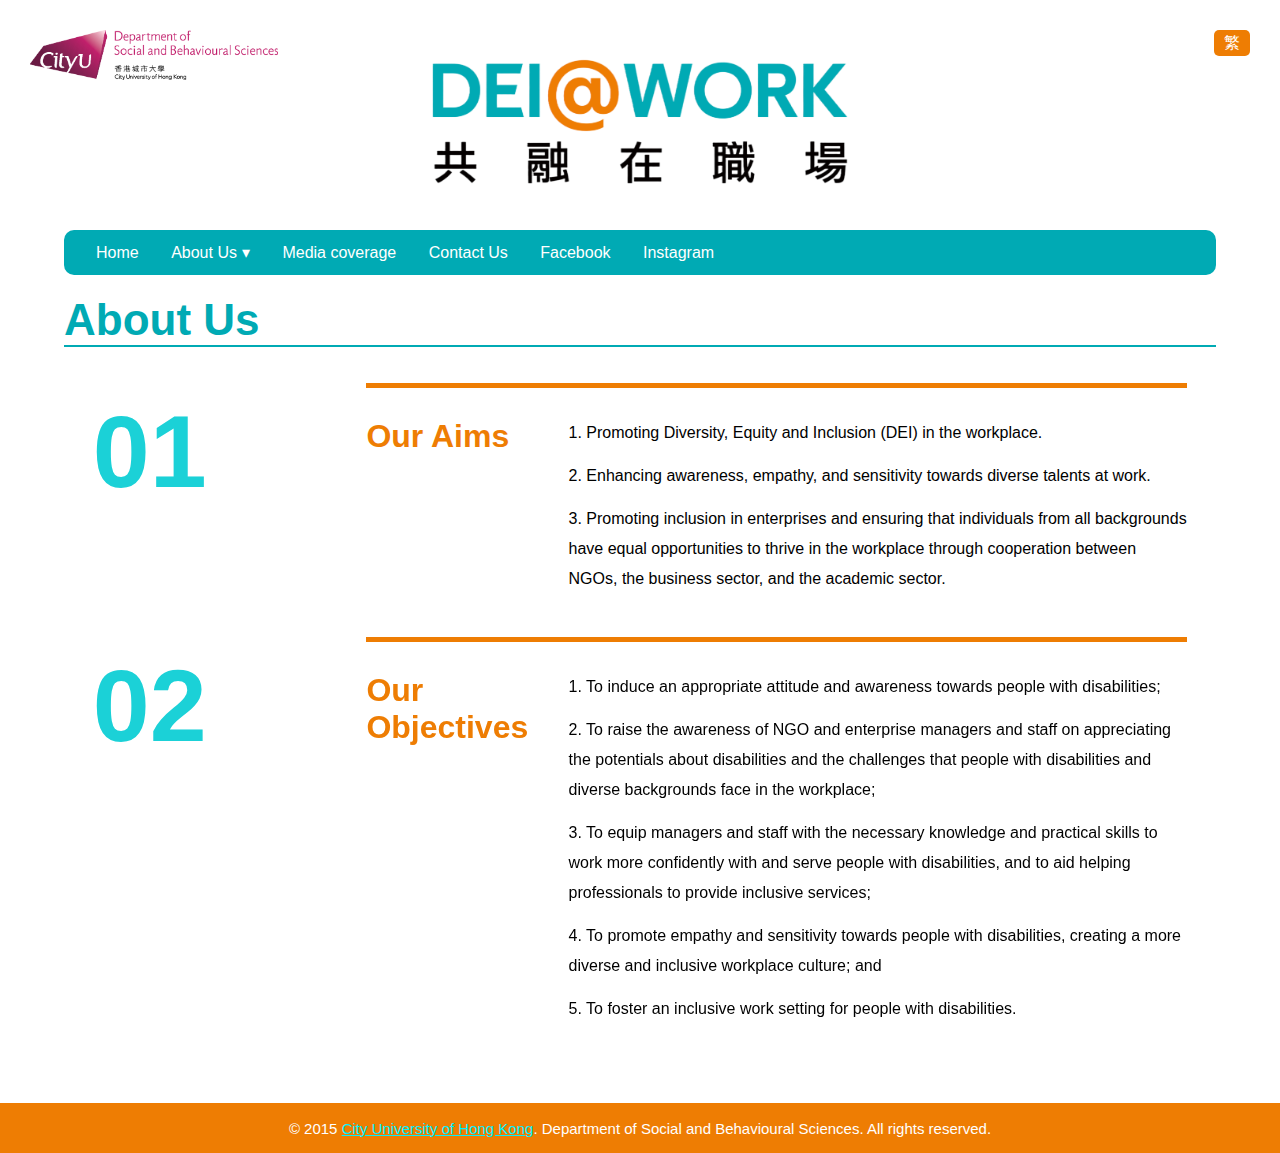
==== html/about.html @ 5e375e42 "fix lang button + make headers bigger" ====
<!DOCTYPE html>
<html lang="en">

<head>
    <meta charset="utf-8">
    <meta name="viewport" content="width=device-width, initial-scale=1">
    <meta name="description" content="About DEI">
    <meta name="keywords" content="diversity, equity, inclusion, dei, work">

    <title>About Us</title>
    <link rel="icon" type="image/x-icon" href="../images/favicon.png">

    <link rel="stylesheet" type="text/css" href="../css/theme.css">
    <link rel="stylesheet" type="text/css" href="../css/about.css">

    <script src="../script/nav.js"></script>

</head>

<body>
    <header>

        <img id="banner" src="../images/DEI_WORK_logo-removebg.png">

        <a href="https://ssweb.cityu.edu.hk/"><img id="cityu_banner" src="../images/SS_Logo_Eng_CMYK.png"></a>

        <div id="lang_button">
            <p id="lang_button_p">
                <a id="lang_link" href="#">繁</a>
            </p>
        </div>


    </header>

    <nav id='menu'>
        <input type='checkbox' id='responsive-menu' onclick='updatemenu()'><label></label>
        <ul>
            <li><a href="../index.html">Home</a></li>
            <li><a class='dropdown-arrow' href="./about.html">About Us</a>
                <ul class='sub-menus'>
                    <li><a href="./services.html">Our Services</a></li>
                    <li><a href="#">Co-operating partners</a></li>
                </ul>
            </li>
            <li><a href="#">Media coverage</a></li>
            <li><a href="#">Contact Us</a></li>
            <li><a href="https://www.facebook.com/profile.php?id=61557433298431&mibextid=ZbWKwL">Facebook</a></li>
            <li><a href="https://www.instagram.com/dei_at_work?igsh=MTMydGIxdGkzbXpz">Instagram</a></li>
        </ul>
    </nav>

    <div id="content">

        <h1>About Us</h1>
        <hr>

        <br><br>

        <div id="list">

            <!-- <ol><h2>Aims</h2>
                    <br>
                    <li><p>1. To promote...</p></li>
                    <li><p>2. To enhance...</p></li>
    
                </ol>
    
                <br>
    
                <ol><h2>Tasks</h2>
                    <br>
                    <li><p>1. To conduct training...</p></li>
                    <li><p>2. To conduct research...</p></li>
    
                </ol> -->

            <body>
                <div class="container">


                    <article class="episode">
                        <div class="episode__number">01</div>
                        <div class="episode__content">
                            <div class="title">Our Aims</div>
                            <div class="story">

                                <p>1. Promoting Diversity, Equity and Inclusion (DEI) in the workplace.</p>
                                <p>2. Enhancing awareness, empathy, and sensitivity towards diverse talents at work.</p>
                                <p>3. Promoting inclusion in enterprises and ensuring that individuals from all
                                    backgrounds have equal opportunities to thrive in the workplace through cooperation
                                    between NGOs, the business sector, and the academic sector.</p>

                            </div>
                        </div>
                    </article>

                    <article class="episode">
                        <div class="episode__number">02</div>
                        <div class="episode__content">
                            <div class="title">Our Objectives</div>
                            <div class="story">

                                <p>1. To induce an appropriate attitude and awareness towards people with disabilities;
                                </p>
                                <p>2. To raise the awareness of NGO and enterprise managers and staff on appreciating
                                    the potentials about disabilities and the challenges that people with disabilities
                                    and diverse backgrounds face in the workplace;</p>
                                <p>3. To equip managers and staff with the necessary knowledge and practical skills to
                                    work more confidently with and serve people with disabilities, and to aid helping
                                    professionals to provide inclusive services;</p>
                                <p>4. To promote empathy and sensitivity towards people with disabilities, creating a
                                    more diverse and inclusive workplace culture; and</p>
                                <p>5. To foster an inclusive work setting for people with disabilities.</p>


                            </div>
                        </div>
                    </article>
                </div>



            </body>

        </div>


        <br><br>


    </div>


    <footer>
        <p>© 2015 <a id="foot_link" href="https://www.cityu.edu.hk/">City University of Hong Kong</a>. Department of
            Social and Behavioural Sciences. All rights reserved.</p>
    </footer>

</body>

</html>
---- css/theme.css ----
*{
    margin: 0px;
    padding: 0px;
    font-family: Arial, Helvetica, sans-serif;
}

body, html {
    height: 100%;
    margin: 0;


}

body{
    background-color:#ffffff ;
}

h1{
    color:#00aab4;
	font-size: 275%;
}

h2{
	color:#ee7d03;
	font-size: 200%;
}

header{
	width: 100%;
    background-color: #ffffff;
    display: flex;
    flex-direction: column;
    align-items: center;
    position: relative;
	padding: 20px 0;
}

#banner{
	max-height: 175px;
    width: auto;
}

#cityu_banner{
	max-height: 50px;
    width: auto;
    position: absolute;
    left: 30px;
    top: 30px;
}

#lang_button{
    height: auto;
    width: auto; 

    padding: 5px 10px;
    background-color: #ee7d03;
    border-radius: 5px;
    position: absolute;
    right: 30px;
    top: 30px;
    display: flex;
    align-items: center;
    justify-content: center;

	
}

#lang_button_p{
    line-height: 100%;
    font-size: 100%;
   
    margin: auto;

    display: flex;
    align-items: center;
    justify-content: center;
}

#lang_link{
    text-decoration: none;
	color: #FFFFFF;
	
}

#menu {
	background: #00aab4;
	height: 45px;
	padding-left: 18px;
	border-radius: 10px;
    width:90%;
    margin-left:auto;
    margin-right:auto;
    margin-top: 15px;
}
#menu ul, #menu li {
	margin: 0 auto;
	padding: 0;
	list-style: none
}
#menu ul {
	width: 100%;
	text-align: left;
}
#menu li {
	display: inline-block;
	position: relative;
}
#menu a {
	display: block;
	line-height: 45px;
	padding: 0 14px;
	text-decoration: none;
	color: #FFFFFF;
	font-size: 16px;
}
#menu a.dropdown-arrow:after {
	content: "\25BE";
	margin-left: 5px;
}
#menu li a:hover {
	color: #1BD1D7;
	background: #F2F2F2;
}
#menu input {
	display: none;
	margin: 0;
	padding: 0;
	height: 45px;
	width: 100%;
	opacity: 0;
	cursor: pointer
}
#menu label {
	display: none;
	line-height: 45px;
	text-align: center;
	position: absolute;
	left: 35px
}
#menu label:before {
	font-size: 1.6em;
	color: #FFFFFF;
	content: "\2261"; 
	margin-left: 20px;
}
#menu ul.sub-menus{
	height: auto;
	overflow: hidden;
	width: 170px;
	background: #3E3E3C;
	position: absolute;
	z-index: 99;
	display: none;
}
#menu ul.sub-menus li {
	display: block;
	text-align: left;
	width: 100%;
}
#menu ul.sub-menus a {
	color: #FFFFFF;
	font-size: 16px;
}
#menu li:hover ul.sub-menus {
	display: block
}
#menu ul.sub-menus a:hover{
	background: #F2F2F2;
	color: #1BD1D7;
}


#content{
    width:90%;
    margin-left:auto;
    margin-right:auto;
    margin-top: 20px;

}

hr{
    height:2px;
    background-color: #00aab4;
    border: none;
}

footer {
    width: 100%;
    background-color: #ee7d03;
    display: flex;
    align-items: center;
    justify-content: center;
    height: 50px;
}



footer p {
    margin-bottom: 0;
    color: #FFFFFF;
    font-size: 15px;
}

#foot_link{
    color:#00f2ff;
}

@media screen and (max-width: 800px){
	#menu {position:relative}
	#menu ul {background:#3E3E3C;position:absolute;top:100%;right:0;left:0;z-index:3;height:auto;display:none;text-align:left;}
	#menu ul.sub-menus {width:100%;position:static;}
	#menu ul.sub-menus a {padding-left:30px;}
	#menu li {display:block;float:none;width:auto;}
	#menu input, #menu label {position:absolute;top:0;left:0;display:block}
	#menu input {z-index:4}
	#menu input:checked + label {color:#FFFFFF}
	#menu input:checked + label:before {content:"\00d7"}
	#menu input:checked ~ ul {display:block}
	footer p {text-align: center;}

	#cityu_banner{
		max-height: 30px;
		left: 15px;
		top: 8px;
	}

	#banner{
		max-height: 120px;
	}

	#lang_button{
		right: 15px;
		top: 8px;
		max-height: 25px;
		font-size: 80%;
		
	}

	h1{
		font-size: 150%;
	}

}
---- css/about.css ----
ol {
    list-style-type: none;
    padding: 0;
    margin: 0;
}

li{
    padding-left: 20px;
}

*,
*::before,
*::after {
  box-sizing: border-box;
}

body {
  background: #FFFF;
  color: black;
  font-family: 'Poppins', sans-serif;
  margin: 0;
}

p {
  margin: 0 0 13px 0;
}

a {
  color: #fff;
}



.container {
  width: 95%;
  max-width: 1220px;
  margin: 0 auto;
}

.episode {
  display: grid;
  grid-template-columns: 1fr 3fr;
  position: relative;
}

.episode__number {
  font-size: 8vw;
  font-weight: 600;
  padding: 10px 0;
  position: sticky;
  top: 0;
  text-align: left;
  height: calc(10vw + 20px);
  transition: all 0.2s ease-in;
  color:#1bd1d7
}

.story{
    margin-left: 30px;
    /* background-color: #95e9ec;
    padding: 4%; */
    border-radius: 10px;
    
    
}

.episode__content {
  border-top: 2px solid #ee7d03;
  border-top-width: 5px;
  display: grid;
  grid-template-columns: 1fr 4fr;
  grid-gap: 10px;
  padding: 30px 0;
  }

.episode__content .title {
  font-weight: 600;
  font-size: 200%;
  color: #ee7d03;
  
}

.episode__content .story {
  line-height: 30px;
}

@media (max-width: 600px) {
  .episode__content {
    grid-template-columns: 1fr;
  }
}

@media (max-width: 576px) {
  .episode__content .story {
    font-size: 15px;
  }
}
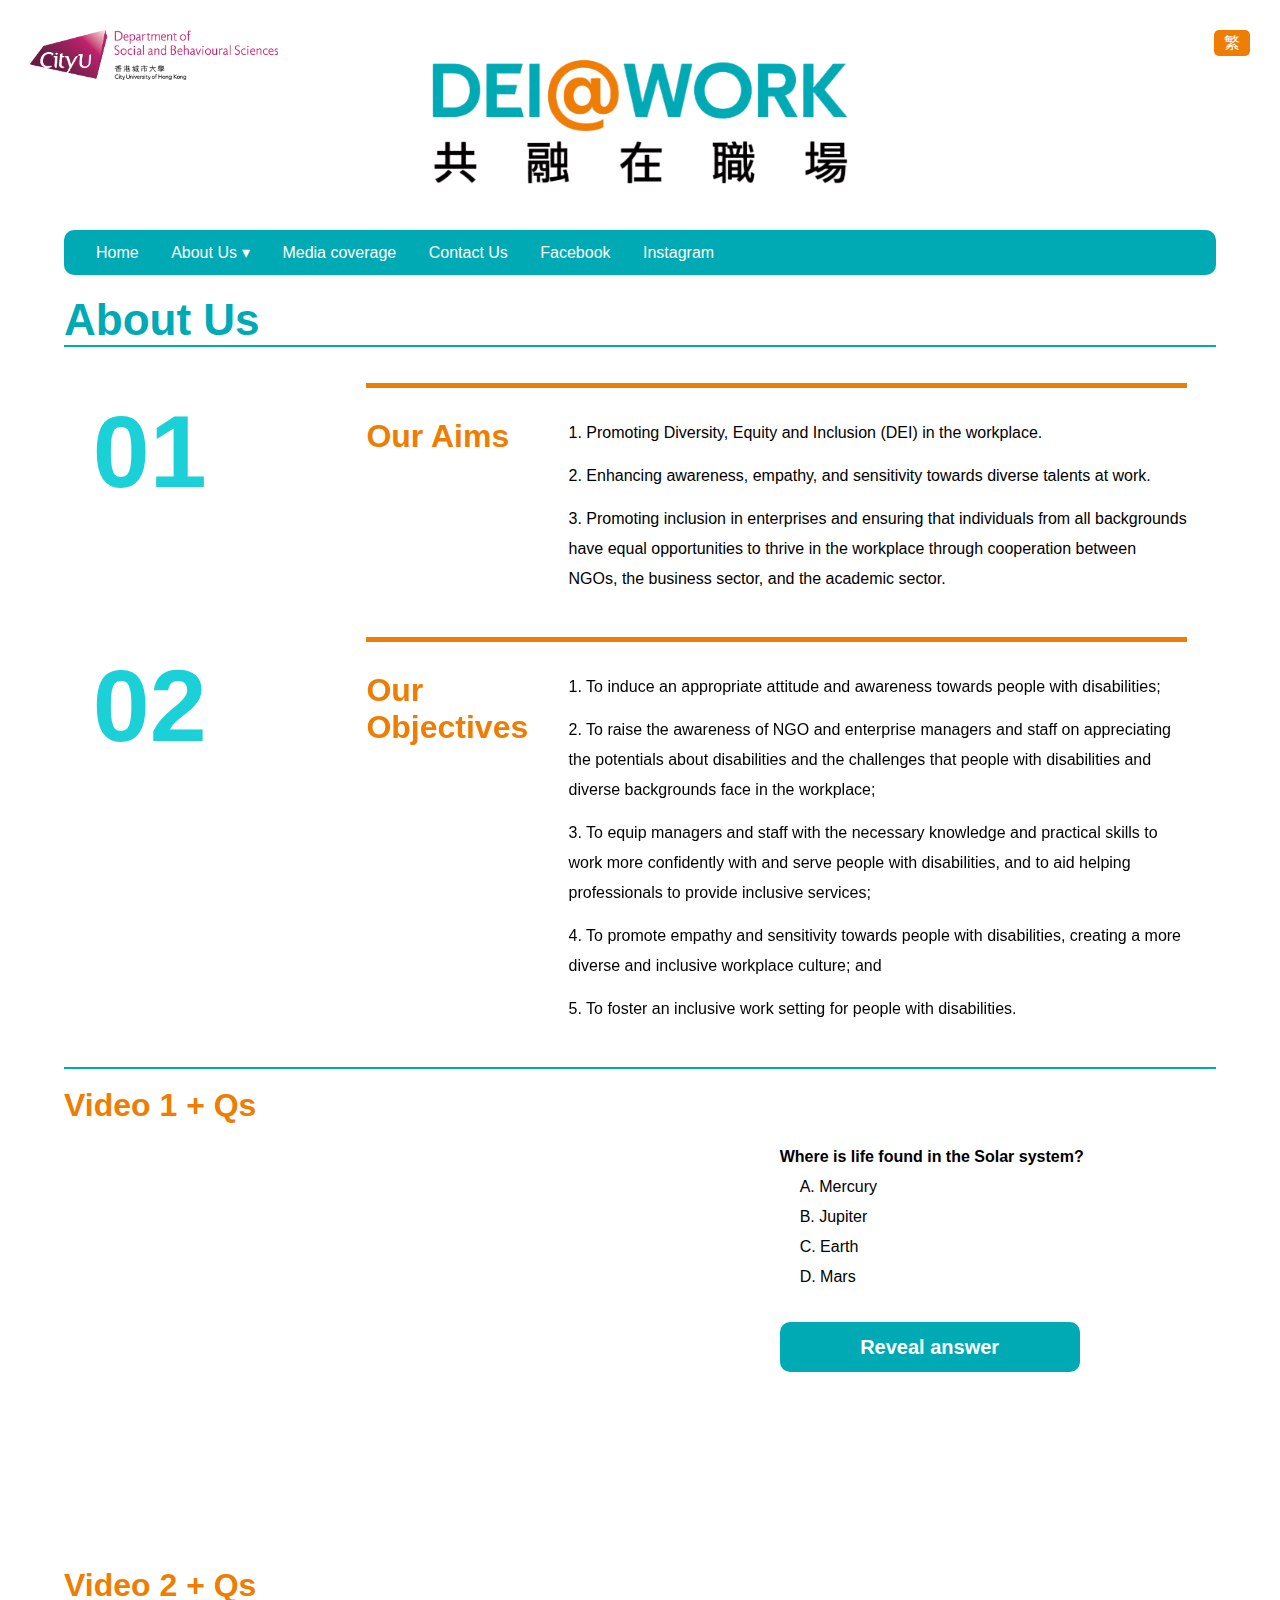
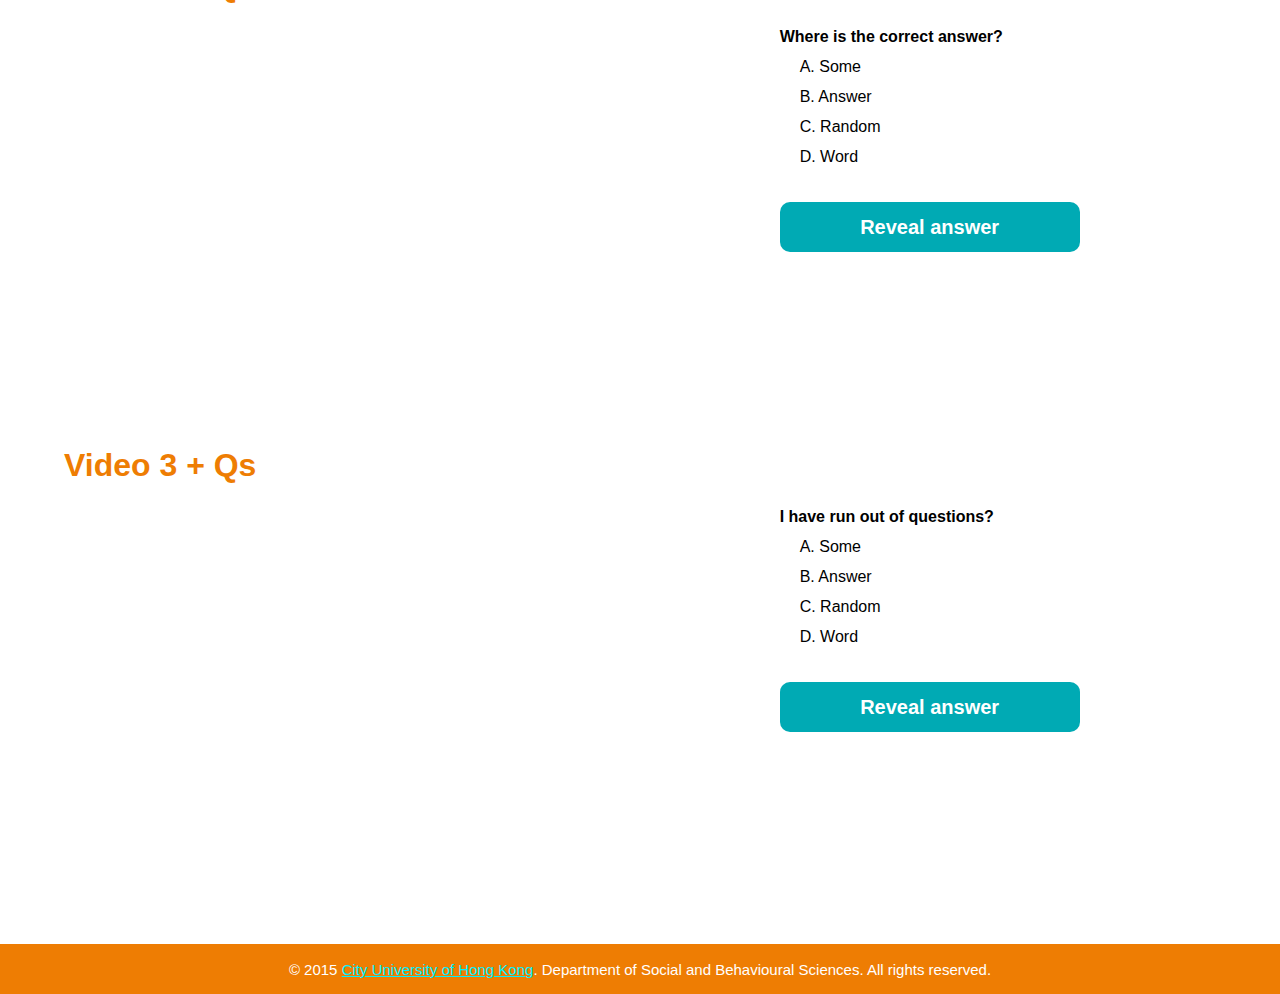
==== commit 8bf571a3: "Fixed sticky list formatting + added about page vids" ====
--- a/html/about.html
+++ b/html/about.html
@@ -59,84 +59,162 @@
 
         <div id="list">
 
-            <!-- <ol><h2>Aims</h2>
-                    <br>
-                    <li><p>1. To promote...</p></li>
-                    <li><p>2. To enhance...</p></li>
-    
+            <div class="container">
+
+
+                <article class="episode">
+                    <div class="episode__number">01</div>
+                    <div class="episode__content">
+                        <div class="title">Our Aims</div>
+                        <div class="story">
+
+                            <p>1. Promoting Diversity, Equity and Inclusion (DEI) in the workplace.</p>
+                            <p>2. Enhancing awareness, empathy, and sensitivity towards diverse talents at work.</p>
+                            <p>3. Promoting inclusion in enterprises and ensuring that individuals from all
+                                backgrounds have equal opportunities to thrive in the workplace through cooperation
+                                between NGOs, the business sector, and the academic sector.</p>
+
+                        </div>
+                    </div>
+                </article>
+
+                <article class="episode">
+                    <div class="episode__number">02</div>
+                    <div class="episode__content">
+                        <div class="title">Our Objectives</div>
+                        <div class="story">
+
+                            <p>1. To induce an appropriate attitude and awareness towards people with disabilities;
+                            </p>
+                            <p>2. To raise the awareness of NGO and enterprise managers and staff on appreciating
+                                the potentials about disabilities and the challenges that people with disabilities
+                                and diverse backgrounds face in the workplace;</p>
+                            <p>3. To equip managers and staff with the necessary knowledge and practical skills to
+                                work more confidently with and serve people with disabilities, and to aid helping
+                                professionals to provide inclusive services;</p>
+                            <p>4. To promote empathy and sensitivity towards people with disabilities, creating a
+                                more diverse and inclusive workplace culture; and</p>
+                            <p>5. To foster an inclusive work setting for people with disabilities.</p>
+
+
+                        </div>
+                    </div>
+                </article>
+
+            </div>
+
+
+
+
+        </div>
+
+        <hr>
+        <br>
+
+        <div>
+
+
+            <!-- 1st Video -->
+            <h2>Video 1 + Qs</h2>
+            <br>
+            <iframe src="https://www.youtube.com/embed/linxtvtNnHQ?si=W-4QhSpJdlgWBx6p" title="YouTube video player"
+                frameborder="0"
+                allow="accelerometer; autoplay; clipboard-write; encrypted-media; gyroscope; picture-in-picture; web-share"
+                referrerpolicy="strict-origin-when-cross-origin" allowfullscreen>
+            </iframe>
+            <div class="vidqs">
+                <h4>Where is life found in the Solar system?</h4>
+                <ol>
+                    <li>A. Mercury</li>
+                    <li>B. Jupiter</li>
+                    <li>C. Earth</li>
+                    <li>D. Mars</li>
+
                 </ol>
-    
                 <br>
-    
-                <ol><h2>Tasks</h2>
-                    <br>
-                    <li><p>1. To conduct training...</p></li>
-                    <li><p>2. To conduct research...</p></li>
-    
-                </ol> -->
-
-            <body>
-                <div class="container">
-
-
-                    <article class="episode">
-                        <div class="episode__number">01</div>
-                        <div class="episode__content">
-                            <div class="title">Our Aims</div>
-                            <div class="story">
-
-                                <p>1. Promoting Diversity, Equity and Inclusion (DEI) in the workplace.</p>
-                                <p>2. Enhancing awareness, empathy, and sensitivity towards diverse talents at work.</p>
-                                <p>3. Promoting inclusion in enterprises and ensuring that individuals from all
-                                    backgrounds have equal opportunities to thrive in the workplace through cooperation
-                                    between NGOs, the business sector, and the academic sector.</p>
-
-                            </div>
-                        </div>
-                    </article>
-
-                    <article class="episode">
-                        <div class="episode__number">02</div>
-                        <div class="episode__content">
-                            <div class="title">Our Objectives</div>
-                            <div class="story">
-
-                                <p>1. To induce an appropriate attitude and awareness towards people with disabilities;
-                                </p>
-                                <p>2. To raise the awareness of NGO and enterprise managers and staff on appreciating
-                                    the potentials about disabilities and the challenges that people with disabilities
-                                    and diverse backgrounds face in the workplace;</p>
-                                <p>3. To equip managers and staff with the necessary knowledge and practical skills to
-                                    work more confidently with and serve people with disabilities, and to aid helping
-                                    professionals to provide inclusive services;</p>
-                                <p>4. To promote empathy and sensitivity towards people with disabilities, creating a
-                                    more diverse and inclusive workplace culture; and</p>
-                                <p>5. To foster an inclusive work setting for people with disabilities.</p>
-
-
-                            </div>
-                        </div>
-                    </article>
-                </div>
-
-
-
-            </body>
+                <div class="ans_card" id="ans1" onclick="toggleText1()">Reveal answer</div>
+            </div>
+
+            <br><br><br>
+
+            <!-- 2nd Video -->
+            <h2>Video 2 + Qs</h2>
+            <br>
+            <iframe src="https://www.youtube.com/embed/pXOct-T8NsE?si=fLayh7GgYipSib6h" title="YouTube video player"
+                frameborder="0"
+                allow="accelerometer; autoplay; clipboard-write; encrypted-media; gyroscope; picture-in-picture; web-share"
+                referrerpolicy="strict-origin-when-cross-origin" allowfullscreen>
+            </iframe>
+            <div class="vidqs">
+                <h4>Where is the correct answer?</h4>
+                <ol>
+                    <li>A. Some</li>
+                    <li>B. Answer</li>
+                    <li>C. Random</li>
+                    <li>D. Word</li>
+
+                </ol>
+                <br>
+                <div class="ans_card" id="ans2" onclick="toggleText2()">Reveal answer</div>
+            </div>
+
+            <br><br><br>
+
+            <!-- 3rd Video -->
+            <h2>Video 3 + Qs</h2>
+            <br>
+            <iframe src="https://www.youtube.com/embed/73zLPuJBEa0?si=ZPDKLJl8YtPUuPpj" title="YouTube video player"
+                frameborder="0"
+                allow="accelerometer; autoplay; clipboard-write; encrypted-media; gyroscope; picture-in-picture; web-share"
+                referrerpolicy="strict-origin-when-cross-origin" allowfullscreen>
+            </iframe>
+            <div class="vidqs">
+                <h4>I have run out of questions?</h4>
+                <ol>
+                    <li>A. Some</li>
+                    <li>B. Answer</li>
+                    <li>C. Random</li>
+                    <li>D. Word</li>
+
+                </ol>
+                <br>
+                <div class="ans_card" id="ans3" onclick="toggleText3()">Reveal answer</div>
+            </div>
+
+
+
+            <br><br>
 
         </div>
 
 
-        <br><br>
-
 
     </div>
 
+    <br><br>
 
     <footer>
         <p>© 2015 <a id="foot_link" href="https://www.cityu.edu.hk/">City University of Hong Kong</a>. Department of
             Social and Behavioural Sciences. All rights reserved.</p>
     </footer>
 
+    <script>
+        function toggleText1() {
+            const card = document.getElementById('ans1');
+            card.textContent = card.textContent === 'Reveal answer' ? 'C' : 'Reveal answer';
+        }
+
+        function toggleText2() {
+            const card = document.getElementById('ans2');
+            card.textContent = card.textContent === 'Reveal answer' ? 'A' : 'Reveal answer';
+        }
+
+        function toggleText3() {
+            const card = document.getElementById('ans3');
+            card.textContent = card.textContent === 'Reveal answer' ? 'D' : 'Reveal answer';
+        }
+    </script>
+
 </body>
 
 </html>--- a/css/about.css
+++ b/css/about.css
@@ -84,6 +84,68 @@
   line-height: 30px;
 }
 
+
+.ans_card{
+  width: 300px;
+  height: 50px;
+  display: flex;
+  justify-content: center;
+  align-items: center;
+  background-color: #00aab4;
+  color: white;
+  font-size: 20px;
+  font-weight: bold;
+  border-radius: 10px;
+  cursor: pointer;
+  transition: 0.3s ease;
+}
+
+.vidqs {
+  display: inline-block;
+  vertical-align: top;
+  margin-left: 20px;
+  max-width: 40%;
+  line-height: 30px;
+}
+
+div > h2, iframe, .vidqs {
+  display: inline-block;
+  vertical-align: top;
+}
+
+div > h2 {
+  width: 100%;
+  display: block;
+}
+
+iframe {
+  width: 100%;
+  max-width: 60%;
+  height: auto;
+  aspect-ratio: 16 / 9;
+}
+
+@media (max-width: 767px) {
+  .vidqs {
+      margin-top: 20px;
+      text-align: center;
+      max-width: 100%;
+  }
+
+  div > h2, iframe, .vidqs {
+      display: block;
+      text-align: left;
+  }
+
+  iframe {
+      max-width: 100%;
+  }
+}
+
+
+
+
+
 @media (max-width: 600px) {
   .episode__content {
     grid-template-columns: 1fr;
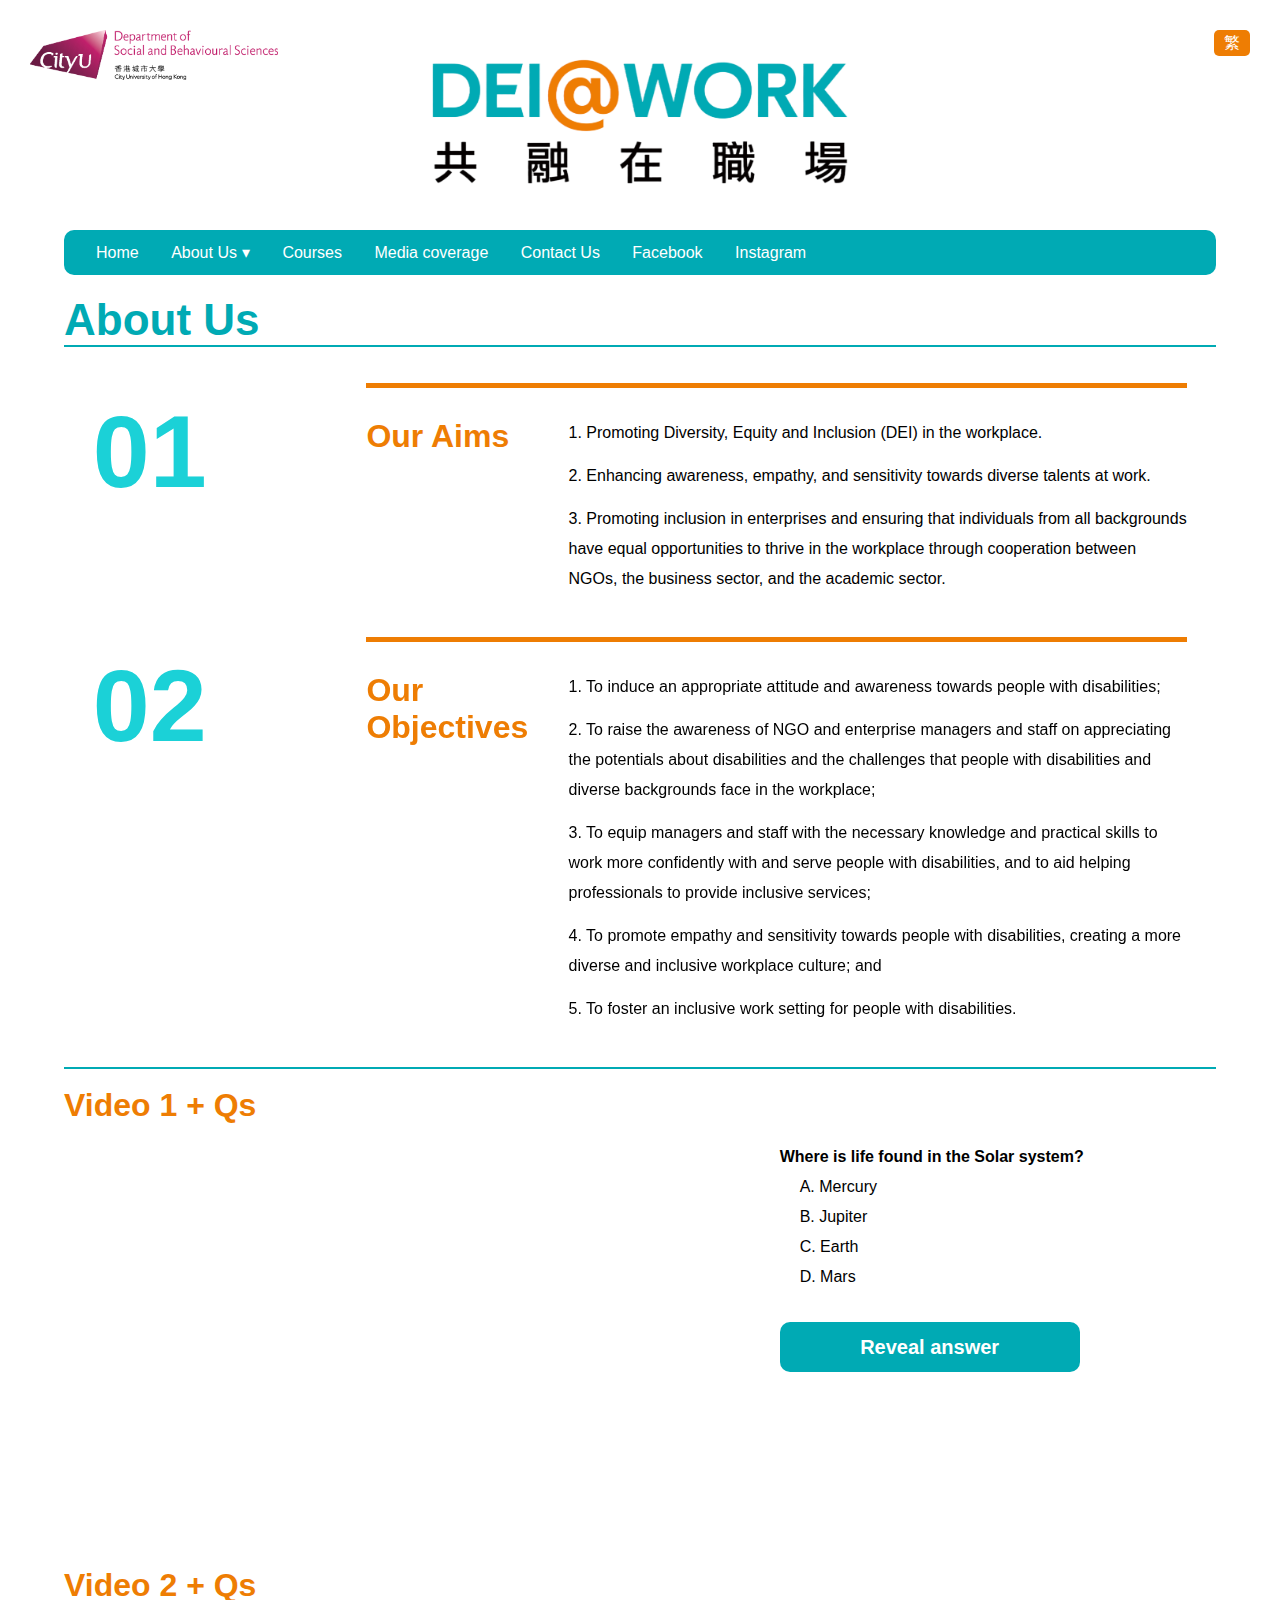
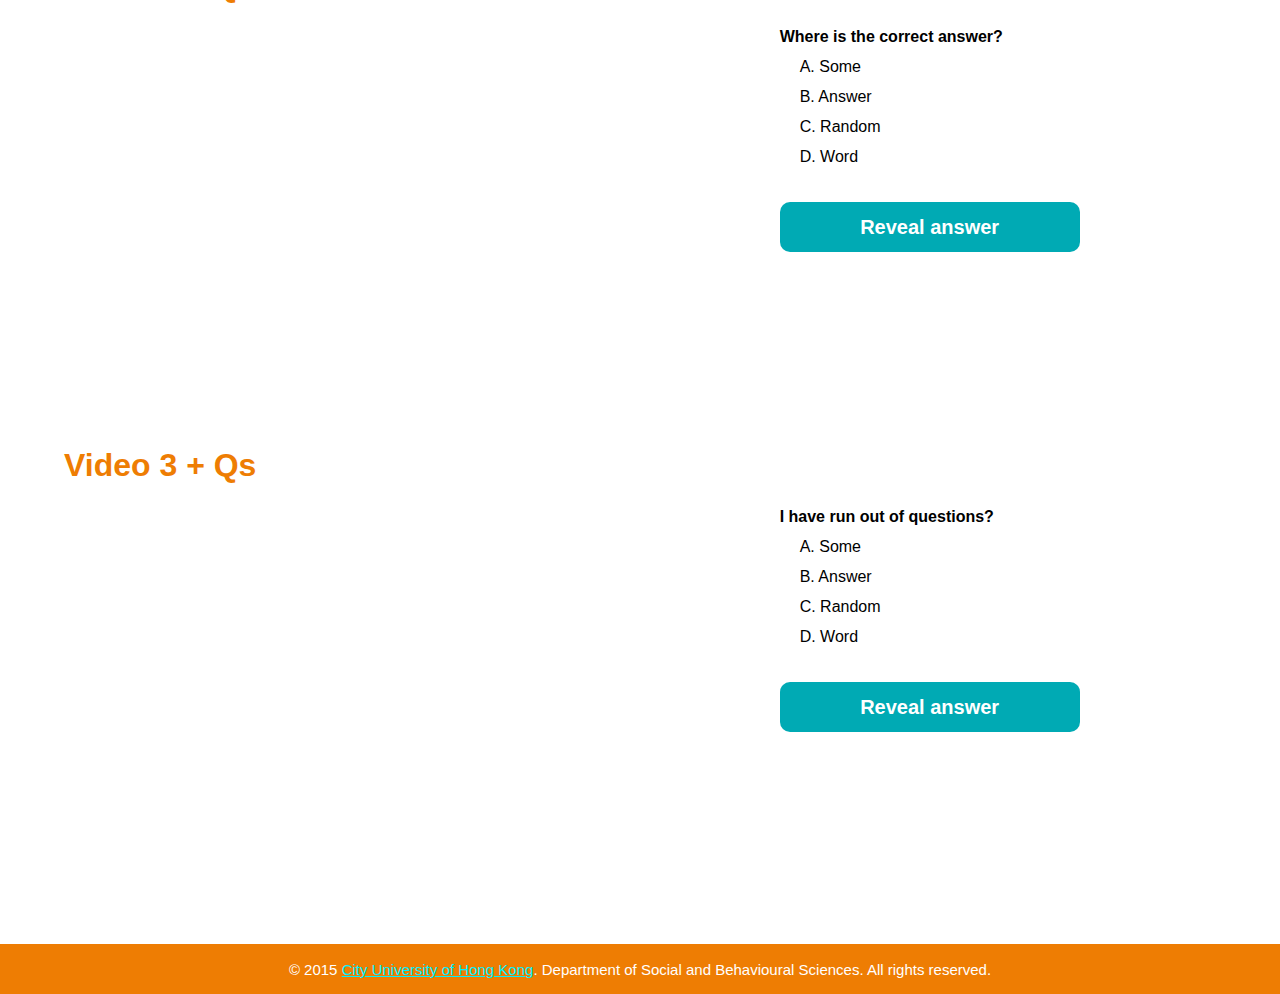
==== commit a16ec204: "changed index, added people + misc." ====
--- a/html/about.html
+++ b/html/about.html
@@ -40,10 +40,11 @@
             <li><a class='dropdown-arrow' href="./about.html">About Us</a>
                 <ul class='sub-menus'>
                     <li><a href="./services.html">Our Services</a></li>
-                    <li><a href="#">Co-operating partners</a></li>
+                    <li><a href="./people.html">Our People</a></li>
                 </ul>
             </li>
-            <li><a href="#">Media coverage</a></li>
+            <li><a href="./course.html">Courses</a></li>
+            <li><a href="./news.html">Media coverage</a></li>
             <li><a href="#">Contact Us</a></li>
             <li><a href="https://www.facebook.com/profile.php?id=61557433298431&mibextid=ZbWKwL">Facebook</a></li>
             <li><a href="https://www.instagram.com/dei_at_work?igsh=MTMydGIxdGkzbXpz">Instagram</a></li>
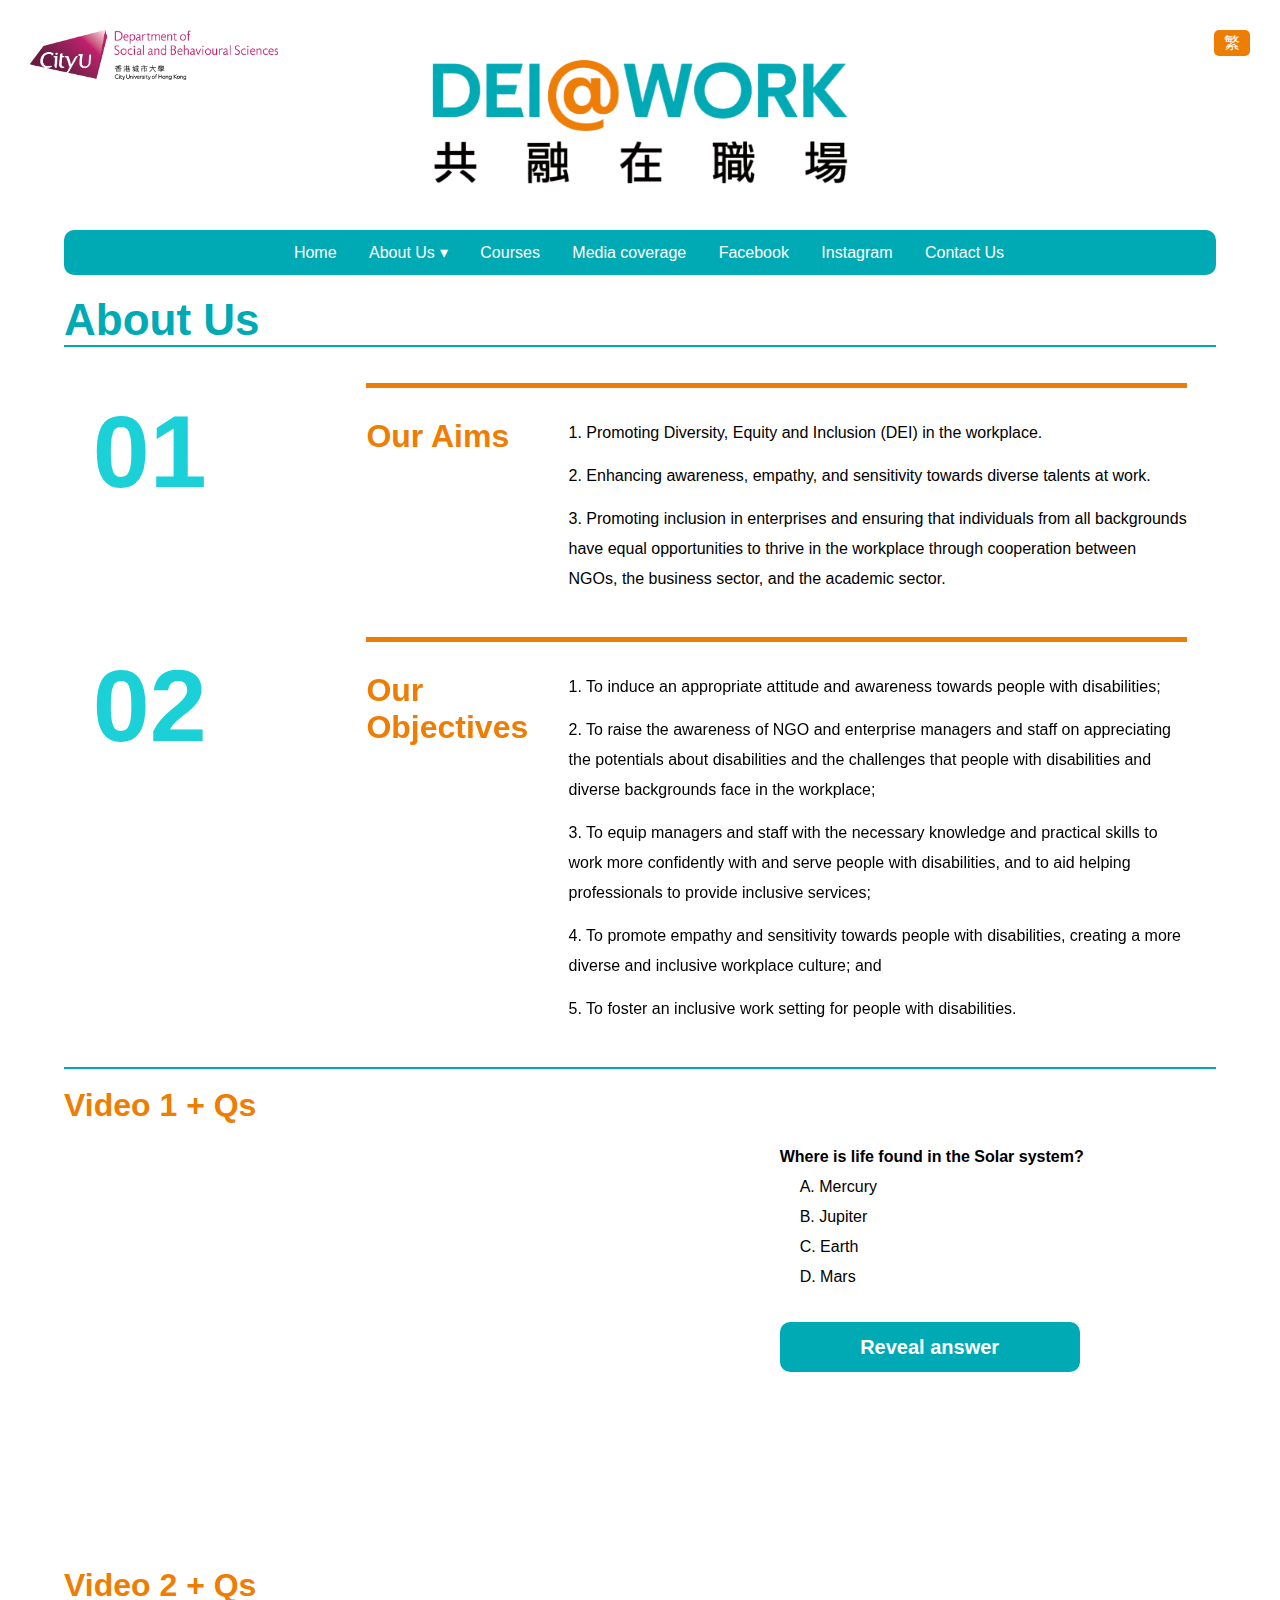
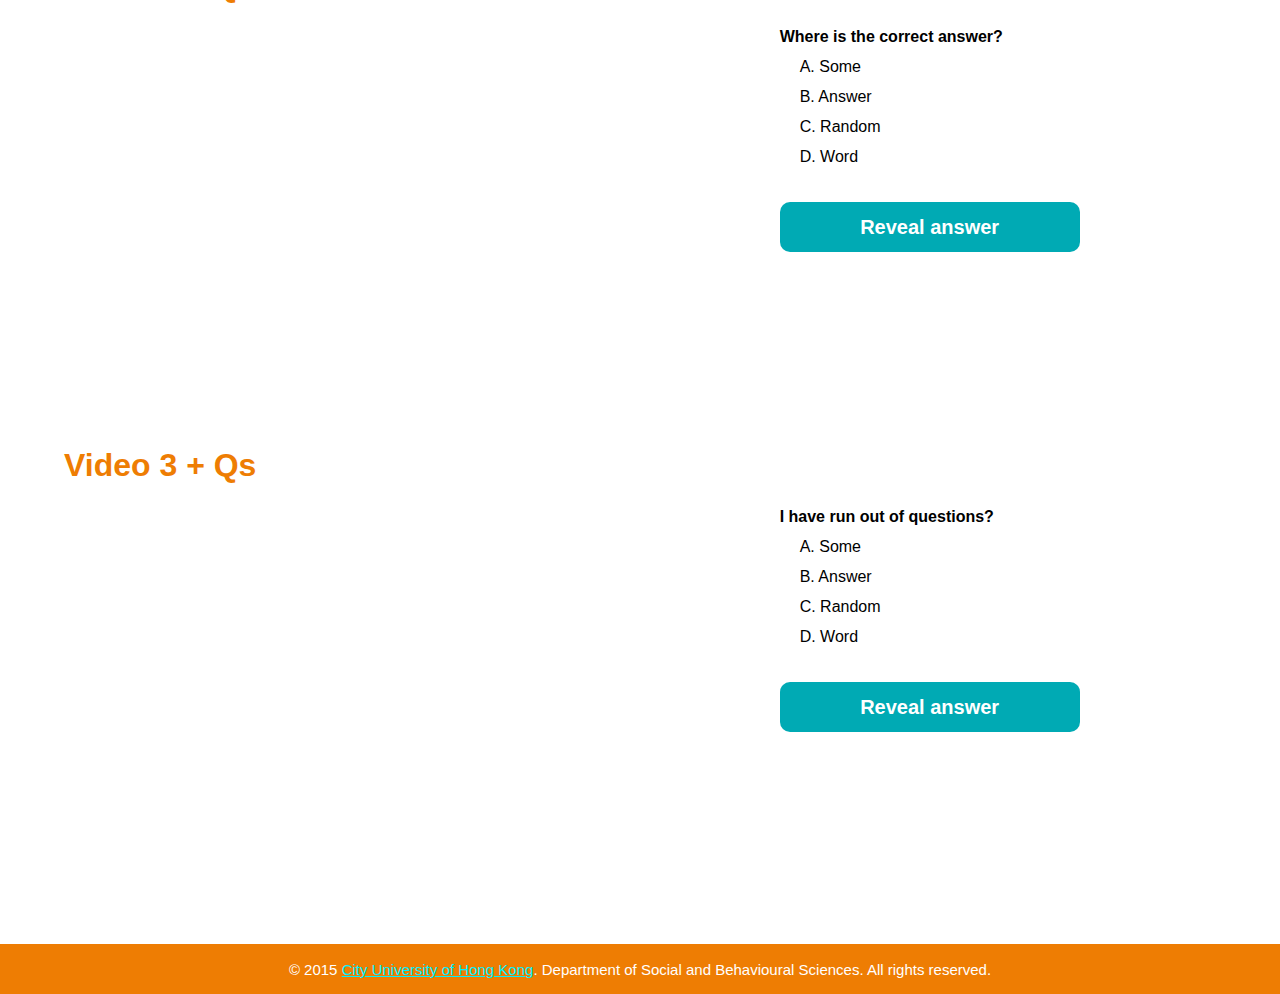
==== commit 9764e01d: "big changes to course + news" ====
--- a/html/about.html
+++ b/html/about.html
@@ -45,9 +45,9 @@
             </li>
             <li><a href="./course.html">Courses</a></li>
             <li><a href="./news.html">Media coverage</a></li>
+            <li><a target="_blank" href="https://www.facebook.com/profile.php?id=61557433298431&mibextid=ZbWKwL">Facebook</a></li>
+            <li><a target="_blank" href="https://www.instagram.com/dei_at_work?igsh=MTMydGIxdGkzbXpz">Instagram</a></li>
             <li><a href="#">Contact Us</a></li>
-            <li><a href="https://www.facebook.com/profile.php?id=61557433298431&mibextid=ZbWKwL">Facebook</a></li>
-            <li><a href="https://www.instagram.com/dei_at_work?igsh=MTMydGIxdGkzbXpz">Instagram</a></li>
         </ul>
     </nav>
 
--- a/css/theme.css
+++ b/css/theme.css
@@ -99,7 +99,7 @@
 }
 #menu ul {
 	width: 100%;
-	text-align: left;
+	text-align: center;
 }
 #menu li {
 	display: inline-block;
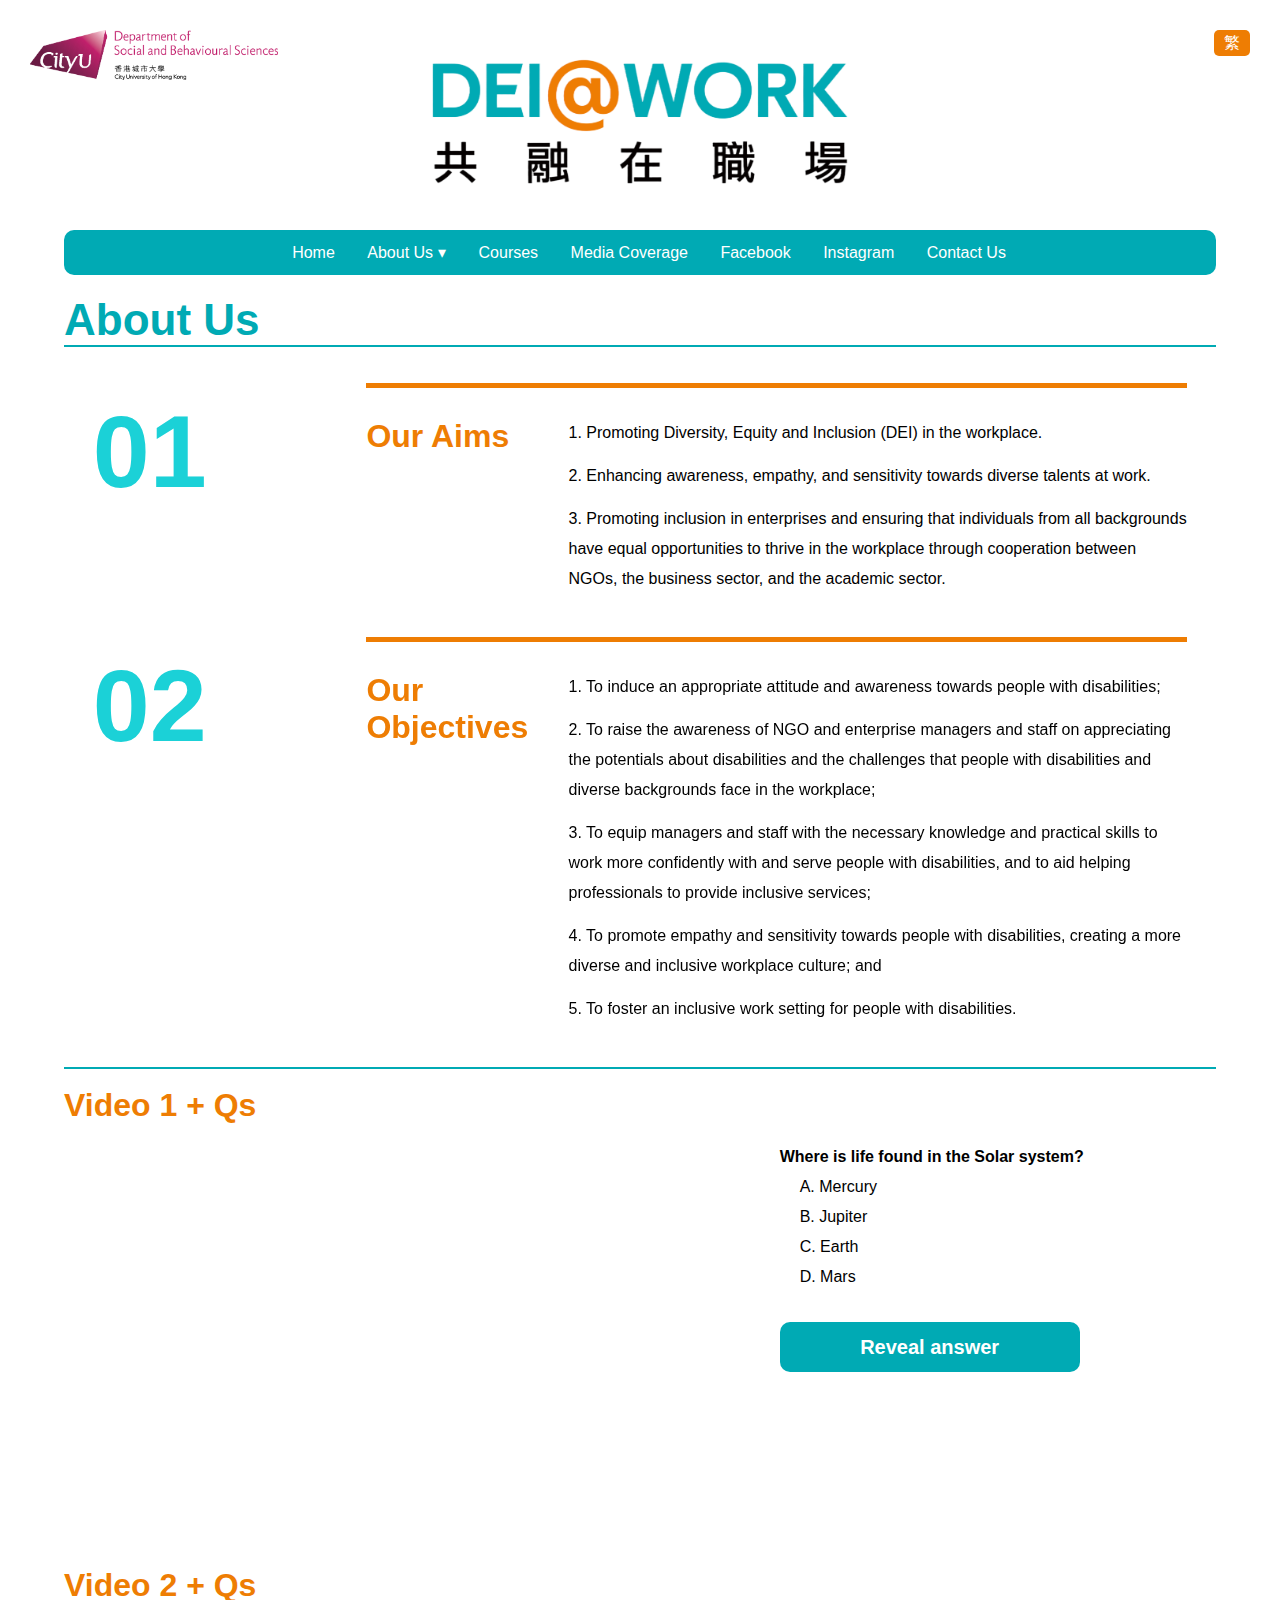
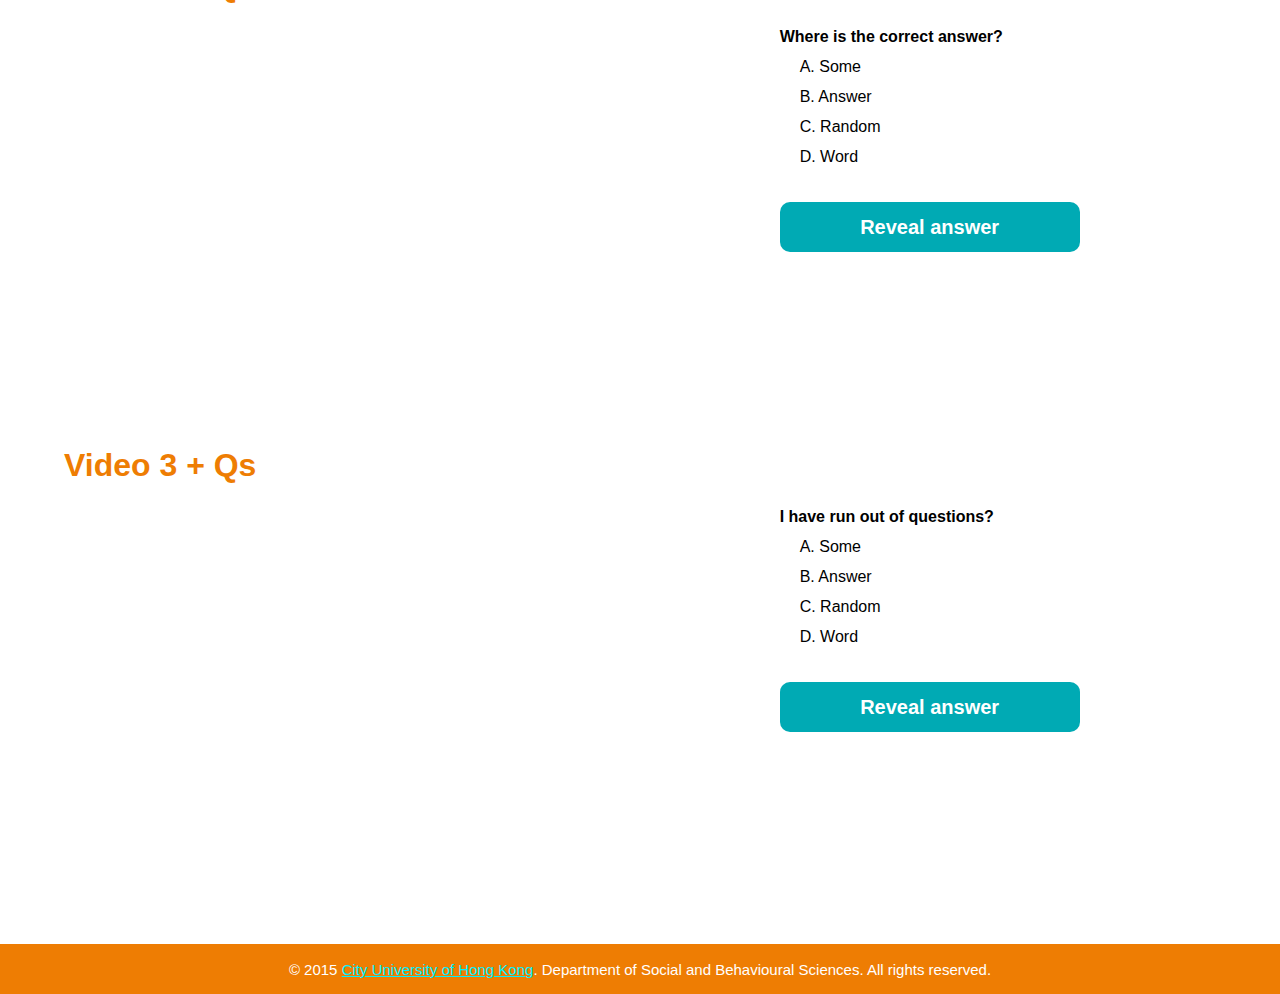
==== commit 57a4ec58: "style updates" ====
--- a/html/about.html
+++ b/html/about.html
@@ -44,10 +44,10 @@
                 </ul>
             </li>
             <li><a href="./course.html">Courses</a></li>
-            <li><a href="./news.html">Media coverage</a></li>
+            <li><a href="./news.html">Media Coverage</a></li>
             <li><a target="_blank" href="https://www.facebook.com/profile.php?id=61557433298431&mibextid=ZbWKwL">Facebook</a></li>
             <li><a target="_blank" href="https://www.instagram.com/dei_at_work?igsh=MTMydGIxdGkzbXpz">Instagram</a></li>
-            <li><a href="#">Contact Us</a></li>
+            <li><a href="./contact.html">Contact Us</a></li>
         </ul>
     </nav>
 
